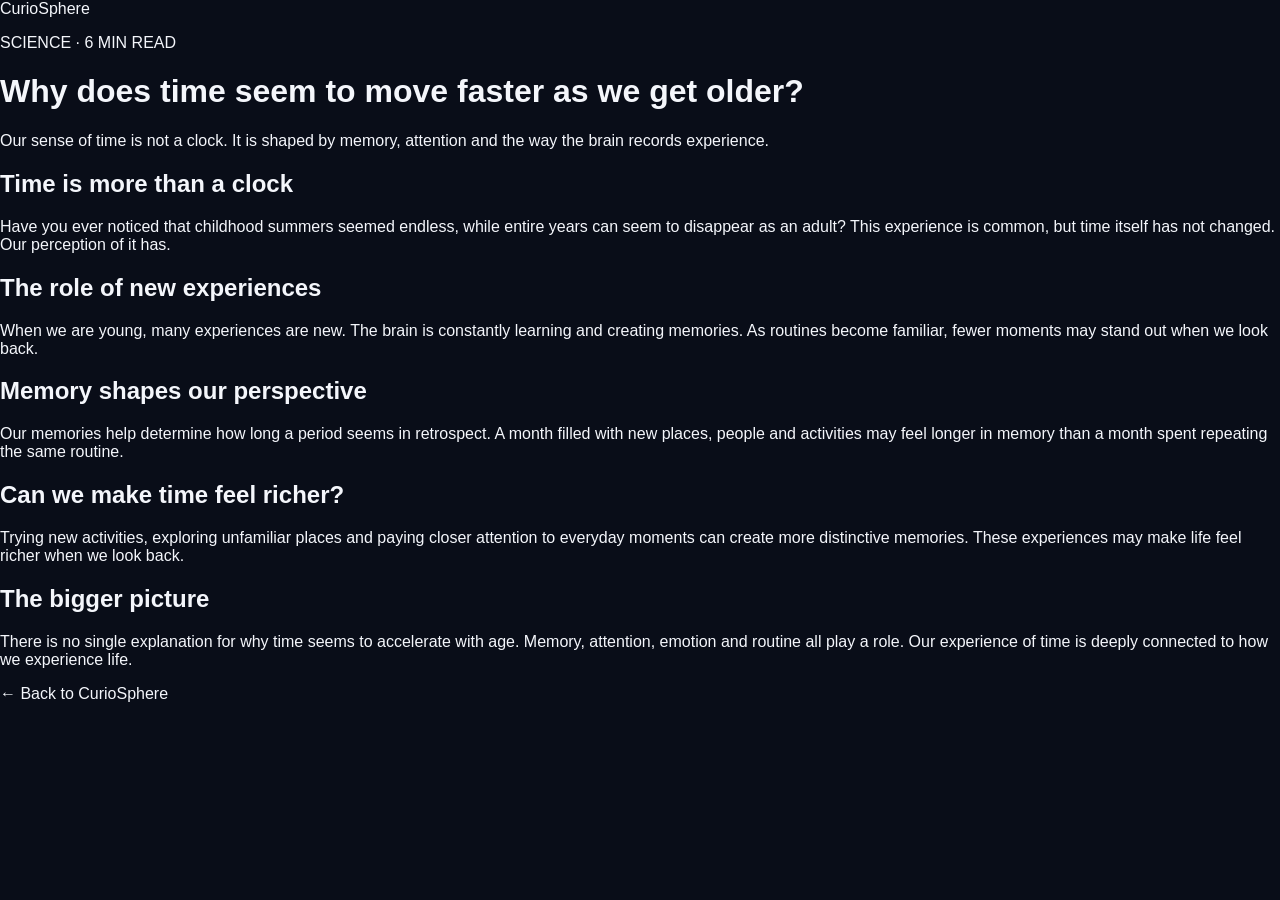
==== articles/time-and-age.html @ 5d3e34a1 "Create time-and-age.html" ====
<!DOCTYPE html>
<html lang="en">
<head>
  <meta charset="UTF-8">
  <meta name="viewport" content="width=device-width, initial-scale=1.0">
  <title>Why Does Time Seem to Move Faster as We Get Older? | CurioSphere</title>
  <link rel="stylesheet" href="../style.css">
</head>
<body>
  <header>
    <a href="../index.html">CurioSphere</a>
  </header>

  <main>
    <p>SCIENCE · 6 MIN READ</p>
    <h1>Why does time seem to move faster as we get older?</h1>
    <p>Our sense of time is not a clock. It is shaped by memory, attention and the way the brain records experience.</p>

    <h2>Time is more than a clock</h2>
    <p>Have you ever noticed that childhood summers seemed endless, while entire years can seem to disappear as an adult? This experience is common, but time itself has not changed. Our perception of it has.</p>

    <h2>The role of new experiences</h2>
    <p>When we are young, many experiences are new. The brain is constantly learning and creating memories. As routines become familiar, fewer moments may stand out when we look back.</p>

    <h2>Memory shapes our perspective</h2>
    <p>Our memories help determine how long a period seems in retrospect. A month filled with new places, people and activities may feel longer in memory than a month spent repeating the same routine.</p>

    <h2>Can we make time feel richer?</h2>
    <p>Trying new activities, exploring unfamiliar places and paying closer attention to everyday moments can create more distinctive memories. These experiences may make life feel richer when we look back.</p>

    <h2>The bigger picture</h2>
    <p>There is no single explanation for why time seems to accelerate with age. Memory, attention, emotion and routine all play a role. Our experience of time is deeply connected to how we experience life.</p>

    <p><a href="../index.html">← Back to CurioSphere</a></p>
  </main>
</body>
</html>
---- style.css ----
*{box-sizing:border-box}html{scroll-behavior:smooth}body{margin:0;background:#090d18;color:#f4f6fb;font-family:"DM Sans",sans-serif}a{color:inherit;text-decoration:none}.topline{height:34px;padding:0 7.5%;display:flex;align-items:center;justify-content:space-between;border-bottom:1px solid #ffffff12;color:#7f8aa2;font-size:9px;letter-spacing:1.8px}.header{height:82px;padding:0 7.5%;display:flex;align-items:center;justify-content:space-between;border-bottom:1px solid #ffffff12;background:#090d18;position:sticky;top:0;z-index:10}.brand{display:flex;align-items:center;gap:11px;font:800 19px Manrope,sans-serif;letter-spacing:-.7px}.brand>span:last-child>span{color:#8f9ab0}.brand-mark{display:grid;place-items:center;width:34px;height:34px;border:1px solid #b6a0ff;border-radius:11px;color:#c5b4ff;font:800 19px Manrope}.brand-mark span{color:#72e3d0}.nav{display:flex;gap:29px;color:#aab3c5;font-size:12px}.nav a:hover,.footer-links a:hover{color:#bba8ff}.menu{display:none;background:none;border:0;color:white;font-size:22px}.hero{padding:80px 7.5% 74px;display:grid;grid-template-columns:1fr 1fr;align-items:center;gap:6%;min-height:510px;background:radial-gradient(ellipse at 75% 45%,#202044 0,transparent 42%),#090d18}.eyebrow{font-size:10px;letter-spacing:2px;color:#9da8be;font-weight:700}.eyebrow i{display:inline-block;width:7px;height:7px;border-radius:50%;background:#79e0ce;margin-right:8px;box-shadow:0 0 12px #79e0ce}.hero h1,.section h2,.newsletter h2{font:800 clamp(44px,6vw,76px)/1.02 Manrope,sans-serif;letter-spacing:-3px;margin:22px 0}.hero h1 em,.section h2 em,.newsletter h2 em{font-style:normal;color:#b9a6ff}.hero-copy>p{max-width:430px;color:#9ca8bd;line-height:1.8;font-size:15px;margin-bottom:29px}.primary-btn{display:inline-flex;gap:28px;align-items:center;background:#b9a6ff;color:#111426;padding:14px 18px;border-radius:5px;font-weight:700;font-size:12px;transition:.2s}.primary-btn:hover{background:#d0c4ff;transform:translateY(-2px)}.primary-btn span{font-size:17px}.hero-art{height:330px;position:relative;display:grid;place-items:center;overflow:hidden}.orbit{position:absolute;border:1px solid #a99aff40;border-radius:50%;transform:rotate(-25deg)}.orbit-one{width:270px;height:130px}.orbit-two{width:360px;height:185px;transform:rotate(36deg)}.orbit-three{width:420px;height:235px;transform:rotate(-55deg);border-color:#71dcca28}.orb-core{width:112px;height:112px;border-radius:50%;display:grid;place-items:center;background:radial-gradient(circle at 35% 30%,#e0d6ff,#8c76d5 35%,#29234d 72%);box-shadow:0 0 70px #a18aff65,inset -12px -15px 25px #17132d;color:#17132d;font:800 24px Manrope}.orb-dot{position:absolute;width:9px;height:9px;border-radius:50%;background:#79e0ce;box-shadow:0 0 16px #79e0ce}.dot-one{top:68px;right:24%}.dot-two{bottom:57px;left:22%;background:#b9a6ff}.art-caption{position:absolute;bottom:0;left:0;right:0;display:flex;justify-content:space-between;color:#69758c;font-size:9px;letter-spacing:1.7px}.art-caption b{color:#b4a4ef}.ticker{padding:17px 7.5%;display:flex;align-items:center;gap:24px;background:#111729;border-top:1px solid #ffffff0d;border-bottom:1px solid #ffffff0d}.ticker>span:first-child{color:#b9a6ff;font-size:9px;letter-spacing:1.7px;font-weight:700}.ticker p{font-size:12px;color:#aab4c7;margin:0}.ticker-star{margin-left:auto;color:#b9a6ff;font-size:20px}.section{padding:83px 7.5%}.section-head{display:flex;justify-content:space-between;align-items:end;margin-bottom:33px}.section h2,.newsletter h2{font-size:38px;letter-spacing:-1.6px;margin:12px 0 0}.muted{font-size:9px;letter-spacing:1.5px;color:#68758d}.feature-grid{display:grid;grid-template-columns:1.25fr 1fr 1fr;gap:18px}.feature-card{background:#111827;border:1px solid #ffffff12;border-radius:8px;overflow:hidden;transition:.25s}.feature-card:hover{transform:translateY(-5px);border-color:#b9a6ff66}.feature-visual{height:180px;position:relative;overflow:hidden;background:#171d36}.feature-main .feature-visual{height:220px}.visual-label{position:absolute;top:15px;left:16px;z-index:2;color:#d4d8e6;font-size:9px;letter-spacing:1.3px}.visual-neural{background:radial-gradient(circle at 50% 50%,#6556a7,#222044 45%,#121a2b 75%)}.neural-glow{position:absolute;inset:30px;background:repeating-radial-gradient(ellipse at center,transparent 0 15px,#c3b4ff30 16px 17px);transform:rotate(-25deg)}.visual-symbol{position:absolute;inset:0;display:grid;place-items:center;font-size:70px;color:#e3d9ff;text-shadow:0 0 35px #d4bfff}.visual-ai{background:radial-gradient(circle at 50% 55%,#176a79,#102c43 40%,#101a30 75%)}.ai-orb{position:absolute;left:50%;top:53%;transform:translate(-50%,-50%);width:92px;height:92px;border-radius:50%;display:grid;place-items:center;background:radial-gradient(circle at 35% 30%,#b4fff0,#3ba9a6 40%,#16445d 75%);box-shadow:0 0 45px #44d5c766;color:#09202b;font:800 25px Manrope}.ai-lines{position:absolute;inset:0;background:repeating-linear-gradient(120deg,transparent 0 24px,#83e6dc16 25px 26px)}.visual-money{background:radial-gradient(circle at 50% 50%,#78622c,#292a28 48%,#151c25)}.money-shape{position:absolute;inset:0;display:grid;place-items:center;color:#e8d69c;font:800 100px Manrope;text-shadow:0 8px 35px #000}.money-ring{position:absolute;width:145px;height:145px;border:1px solid #e8d69c77;border-radius:50%;left:calc(50% - 72px);top:calc(50% - 72px)}.article-info{padding:20px}.category{color:#b9a6ff;font-size:9px;letter-spacing:1.6px;font-weight:700}.article-info h3{font:700 17px/1.35 Manrope;margin:10px 0}.feature-main .article-info h3{font-size:20px}.article-info p{color:#8f9bb0;font-size:12px;line-height:1.7}.read-link{display:inline-flex;gap:16px;margin-top:8px;color:#d0c4ff;font-size:11px;font-weight:700}.categories{padding-top:25px}.category-grid{display:grid;grid-template-columns:repeat(5,1fr);gap:12px}.category-tile{min-height:155px;padding:20px;background:#111827;border:1px solid #ffffff12;border-radius:7px;display:flex;flex-direction:column;position:relative;transition:.2s}.category-tile:hover{border-color:#b9a6ff77;background:#151c30}.tile-icon{font-size:24px;color:#b9a6ff;margin-bottom:18px}.category-tile b{font:700 13px Manrope}.category-tile small{color:#8490a6;font-size:10px;margin-top:6px}.tile-arrow{position:absolute;right:16px;top:17px;color:#77849c}.newsletter{margin:10px 7.5% 80px;padding:40px 42px;border:1px solid #ffffff16;border-radius:9px;background:radial-gradient(ellipse at 90% 50%,#342b5a,#15182c 55%,#111827);display:flex;align-items:center;justify-content:space-between;gap:25px}.newsletter h2{font-size:36px}.newsletter p{color:#9ba6ba;font-size:12px}footer{padding:35px 7.5% 25px;border-top:1px solid #ffffff14;display:grid;grid-template-columns:1fr 1fr;gap:15px;align-items:center}footer>p{color:#7f8aa0;font-size:11px}footer small{color:#657188;font-size:10px}.footer-links{display:flex;gap:22px;justify-content:flex-end;color:#9ba6ba;font-size:11px}.footer-links+small{text-align:right}@media(max-width:850px){.nav{gap:14px}.feature-grid{grid-template-columns:1fr 1fr}.feature-main{grid-column:span 2}.category-grid{grid-template-columns:repeat(3,1fr)}}@media(max-width:620px){.topline{padding:0 5%;font-size:8px}.header{padding:0 5%;height:70px}.menu{display:block}.nav{display:none;position:absolute;top:69px;left:0;right:0;padding:20px 6%;background:#101727;flex-direction:column;border-bottom:1px solid #ffffff20}.nav.open{display:flex}.hero{padding:60px 6% 45px;grid-template-columns:1fr;gap:30px}.hero h1{font-size:55px}.hero-art{height:260px}.ticker{padding:15px 6%;gap:12px}.ticker p{font-size:10px}.section{padding:60px 6%}.section-head{align-items:start;gap:15px;flex-direction:column}.section h2{font-size:32px}.muted{display:none}.feature-grid{grid-template-columns:1fr}.feature-main{grid-column:auto}.feature-main .feature-visual,.feature-visual{height:190px}.category-grid{grid-template-columns:1fr 1fr}.category-tile{min-height:135px}.newsletter{margin:0 6% 55px;padding:28px;align-items:flex-start;flex-direction:column}.newsletter h2{font-size:32px}footer{padding:30px 6%;grid-template-columns:1fr}footer>p{margin:0}.footer-links{justify-content:flex-start}.footer-links+small{text-align:left}}
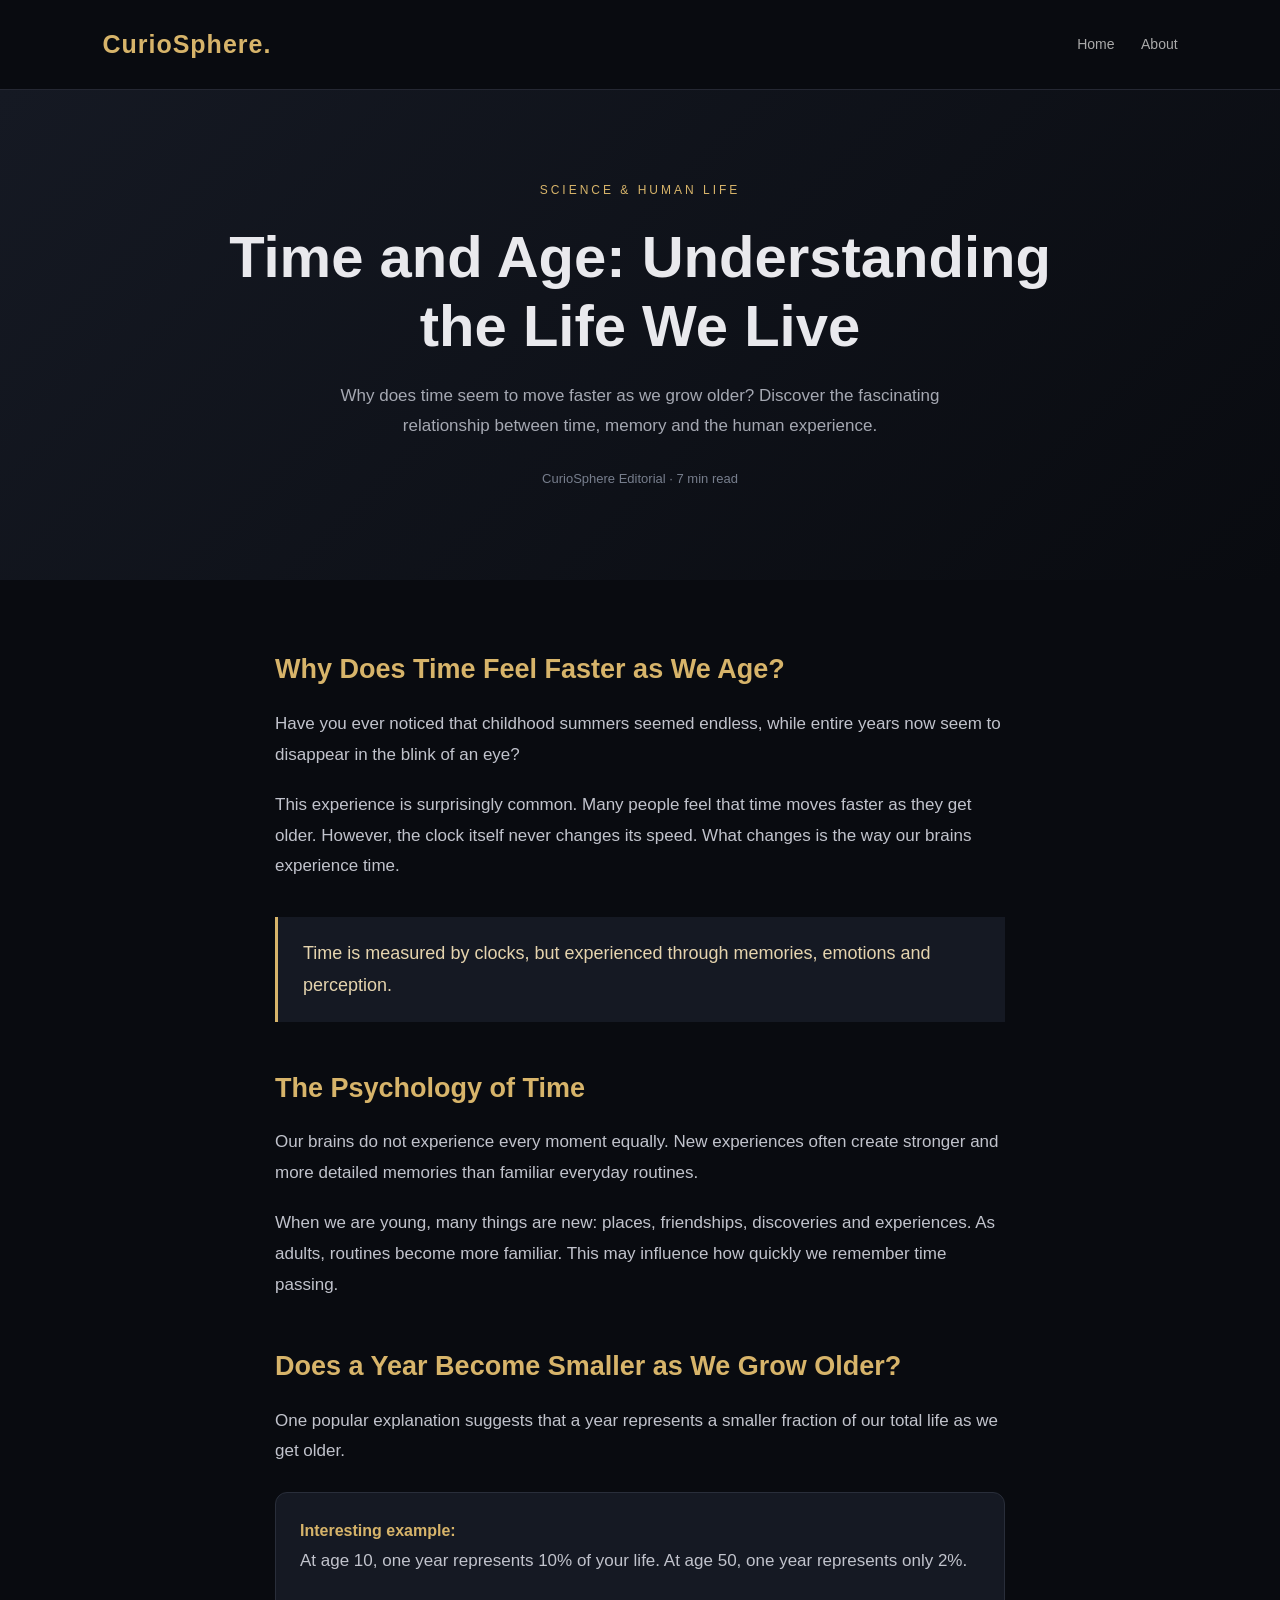
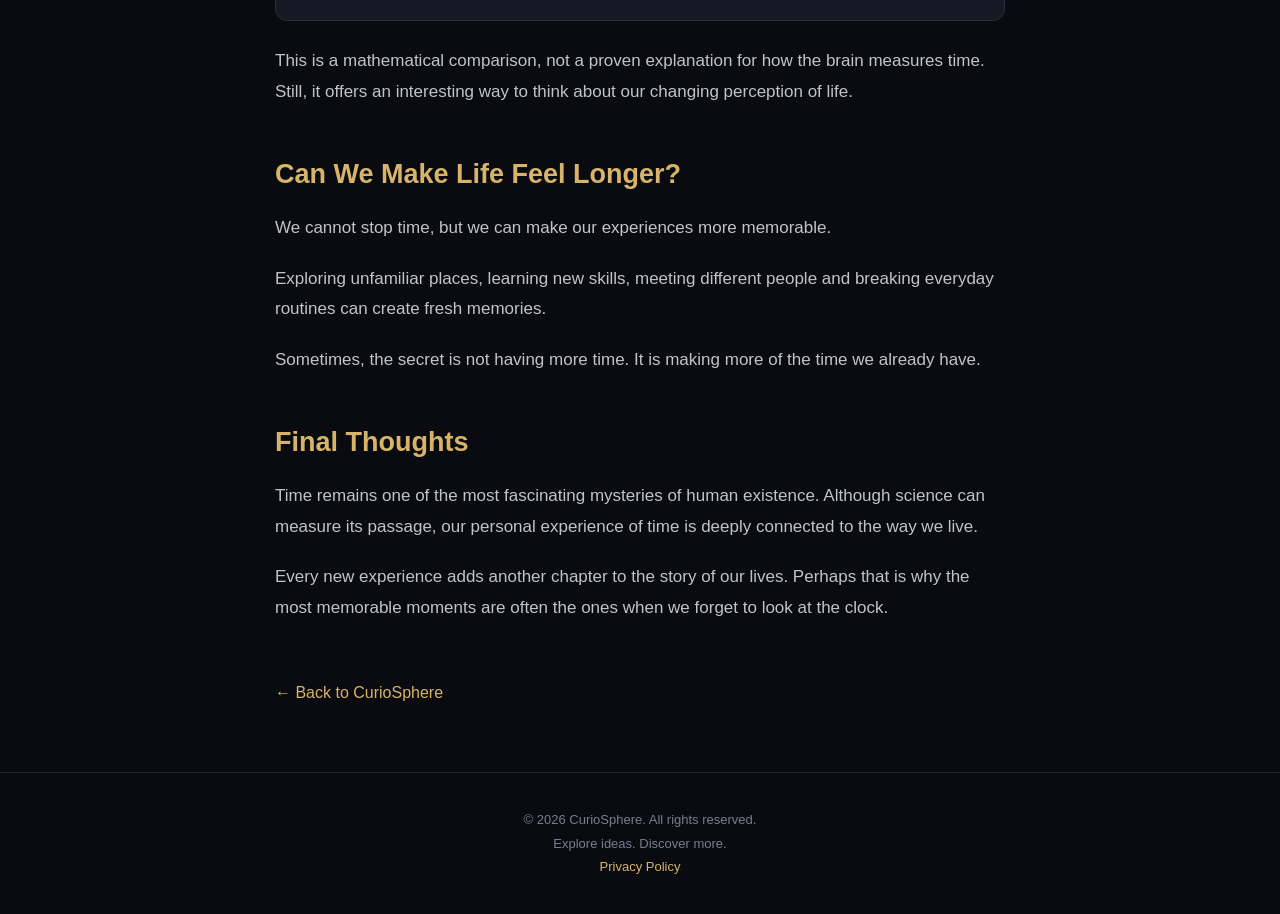
==== commit 826bdb5b: "Update time-and-age.html" ====
--- a/articles/time-and-age.html
+++ b/articles/time-and-age.html
@@ -1,38 +1,301 @@
+
 
 <!DOCTYPE html>
 <html lang="en">
 <head>
-  <meta charset="UTF-8">
-  <meta name="viewport" content="width=device-width, initial-scale=1.0">
-  <title>Why Does Time Seem to Move Faster as We Get Older? | CurioSphere</title>
-  <link rel="stylesheet" href="../style.css">
+<meta charset="UTF-8">
+<meta name="viewport" content="width=device-width, initial-scale=1.0">
+
+<title>Time and Age: Understanding the Life We Live | CurioSphere</title>
+
+<meta name="description" content="Discover fascinating facts about time, aging, human life and how our perception of time changes as we grow older.">
+
+<meta name="keywords" content="time, age, human life, psychology, science, CurioSphere">
+
+<style>
+* {
+    margin: 0;
+    padding: 0;
+    box-sizing: border-box;
+}
+
+body {
+    background: #090b10;
+    color: #e9e9ed;
+    font-family: Arial, sans-serif;
+    line-height: 1.8;
+}
+
+header {
+    padding: 22px 8%;
+    border-bottom: 1px solid #252833;
+    display: flex;
+    justify-content: space-between;
+    align-items: center;
+}
+
+.logo {
+    color: #d7b46a;
+    font-size: 25px;
+    font-weight: bold;
+    letter-spacing: 1px;
+}
+
+nav a {
+    color: #aaa;
+    text-decoration: none;
+    margin-left: 22px;
+    font-size: 14px;
+}
+
+nav a:hover {
+    color: #d7b46a;
+}
+
+.hero {
+    padding: 90px 20px;
+    text-align: center;
+    background: linear-gradient(135deg, #151923, #090b10);
+}
+
+.category {
+    color: #d7b46a;
+    text-transform: uppercase;
+    letter-spacing: 3px;
+    font-size: 12px;
+}
+
+h1 {
+    font-size: clamp(35px, 6vw, 58px);
+    line-height: 1.2;
+    margin: 20px auto;
+    max-width: 850px;
+}
+
+.subtitle {
+    color: #a5a8b2;
+    max-width: 650px;
+    margin: auto;
+    font-size: 17px;
+}
+
+.meta {
+    color: #777e8d;
+    margin-top: 25px;
+    font-size: 13px;
+}
+
+article {
+    max-width: 780px;
+    margin: 65px auto;
+    padding: 0 25px;
+}
+
+article h2 {
+    color: #d7b46a;
+    font-size: 27px;
+    margin: 42px 0 15px;
+}
+
+article p {
+    color: #c1c3cc;
+    margin-bottom: 20px;
+    font-size: 17px;
+}
+
+.highlight {
+    border-left: 3px solid #d7b46a;
+    padding: 20px 25px;
+    margin: 35px 0;
+    background: #151923;
+    color: #e5d4ae;
+    font-size: 18px;
+}
+
+.fact {
+    background: #151923;
+    border: 1px solid #292e3a;
+    border-radius: 12px;
+    padding: 24px;
+    margin: 25px 0;
+}
+
+.fact strong {
+    color: #d7b46a;
+}
+
+.back {
+    display: inline-block;
+    margin-top: 35px;
+    color: #d7b46a;
+    text-decoration: none;
+}
+
+footer {
+    text-align: center;
+    padding: 35px 15px;
+    border-top: 1px solid #252833;
+    color: #777e8d;
+    font-size: 13px;
+}
+
+footer a {
+    color: #d7b46a;
+    text-decoration: none;
+}
+
+@media(max-width:600px) {
+    header {
+        padding: 18px;
+        flex-direction: column;
+        gap: 12px;
+    }
+
+    nav a {
+        margin: 0 8px;
+    }
+
+    .hero {
+        padding: 65px 20px;
+    }
+
+    article {
+        margin: 40px auto;
+    }
+}
+</style>
 </head>
+
 <body>
-  <header>
-    <a href="../index.html">CurioSphere</a>
-  </header>
-
-  <main>
-    <p>SCIENCE · 6 MIN READ</p>
-    <h1>Why does time seem to move faster as we get older?</h1>
-    <p>Our sense of time is not a clock. It is shaped by memory, attention and the way the brain records experience.</p>
-
-    <h2>Time is more than a clock</h2>
-    <p>Have you ever noticed that childhood summers seemed endless, while entire years can seem to disappear as an adult? This experience is common, but time itself has not changed. Our perception of it has.</p>
-
-    <h2>The role of new experiences</h2>
-    <p>When we are young, many experiences are new. The brain is constantly learning and creating memories. As routines become familiar, fewer moments may stand out when we look back.</p>
-
-    <h2>Memory shapes our perspective</h2>
-    <p>Our memories help determine how long a period seems in retrospect. A month filled with new places, people and activities may feel longer in memory than a month spent repeating the same routine.</p>
-
-    <h2>Can we make time feel richer?</h2>
-    <p>Trying new activities, exploring unfamiliar places and paying closer attention to everyday moments can create more distinctive memories. These experiences may make life feel richer when we look back.</p>
-
-    <h2>The bigger picture</h2>
-    <p>There is no single explanation for why time seems to accelerate with age. Memory, attention, emotion and routine all play a role. Our experience of time is deeply connected to how we experience life.</p>
-
-    <p><a href="../index.html">← Back to CurioSphere</a></p>
-  </main>
+
+<header>
+    <div class="logo">CurioSphere.</div>
+
+    <nav>
+        <a href="../index.html">Home</a>
+        <a href="../about.html">About</a>
+    </nav>
+</header>
+
+<section class="hero">
+    <div class="category">Science & Human Life</div>
+
+    <h1>Time and Age: Understanding the Life We Live</h1>
+
+    <p class="subtitle">
+        Why does time seem to move faster as we grow older?
+        Discover the fascinating relationship between time,
+        memory and the human experience.
+    </p>
+
+    <div class="meta">CurioSphere Editorial · 7 min read</div>
+</section>
+
+<article>
+
+    <h2>Why Does Time Feel Faster as We Age?</h2>
+
+    <p>
+        Have you ever noticed that childhood summers seemed
+        endless, while entire years now seem to disappear
+        in the blink of an eye?
+    </p>
+
+    <p>
+        This experience is surprisingly common. Many people
+        feel that time moves faster as they get older.
+        However, the clock itself never changes its speed.
+        What changes is the way our brains experience time.
+    </p>
+
+    <div class="highlight">
+        Time is measured by clocks, but experienced through
+        memories, emotions and perception.
+    </div>
+
+    <h2>The Psychology of Time</h2>
+
+    <p>
+        Our brains do not experience every moment equally.
+        New experiences often create stronger and more
+        detailed memories than familiar everyday routines.
+    </p>
+
+    <p>
+        When we are young, many things are new:
+        places, friendships, discoveries and experiences.
+        As adults, routines become more familiar.
+        This may influence how quickly we remember time passing.
+    </p>
+
+    <h2>Does a Year Become Smaller as We Grow Older?</h2>
+
+    <p>
+        One popular explanation suggests that a year
+        represents a smaller fraction of our total life
+        as we get older.
+    </p>
+
+    <div class="fact">
+        <strong>Interesting example:</strong>
+        <p>
+            At age 10, one year represents 10% of your life.
+            At age 50, one year represents only 2%.
+        </p>
+    </div>
+
+    <p>
+        This is a mathematical comparison, not a proven
+        explanation for how the brain measures time.
+        Still, it offers an interesting way to think
+        about our changing perception of life.
+    </p>
+
+    <h2>Can We Make Life Feel Longer?</h2>
+
+    <p>
+        We cannot stop time, but we can make our experiences
+        more memorable.
+    </p>
+
+    <p>
+        Exploring unfamiliar places, learning new skills,
+        meeting different people and breaking everyday
+        routines can create fresh memories.
+    </p>
+
+    <p>
+        Sometimes, the secret is not having more time.
+        It is making more of the time we already have.
+    </p>
+
+    <h2>Final Thoughts</h2>
+
+    <p>
+        Time remains one of the most fascinating mysteries
+        of human existence. Although science can measure
+        its passage, our personal experience of time is
+        deeply connected to the way we live.
+    </p>
+
+    <p>
+        Every new experience adds another chapter to
+        the story of our lives. Perhaps that is why
+        the most memorable moments are often the ones
+        when we forget to look at the clock.
+    </p>
+
+    <a class="back" href="../index.html">
+        ← Back to CurioSphere
+    </a>
+
+</article>
+
+<footer>
+    <p>© 2026 CurioSphere. All rights reserved.</p>
+    <p>Explore ideas. Discover more.</p>
+    <p><a href="../privacy.html">Privacy Policy</a></p>
+</footer>
+
 </body>
 </html>
